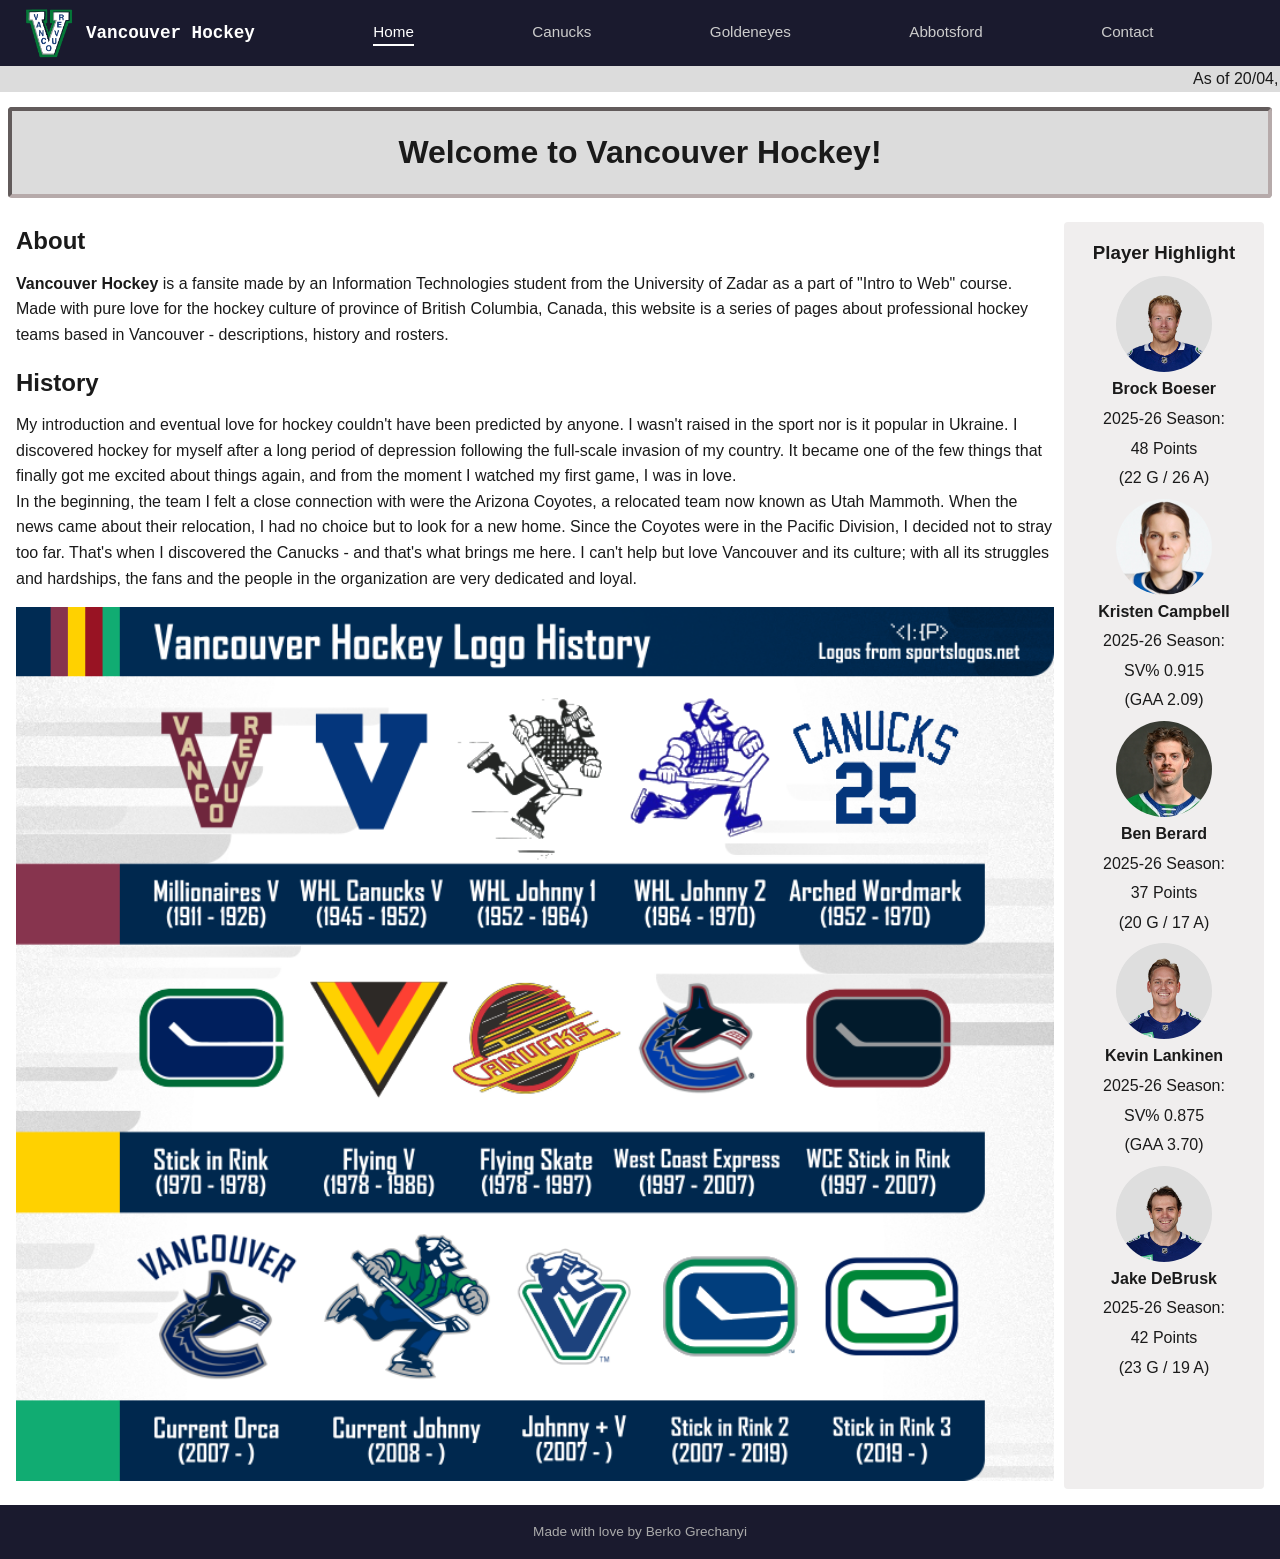
==== index.html @ 37f9e3f8 "Added 99% of all of the project." ====
<!-- HEAD -->

<!DOCTYPE html>
<html lang="en">
<head>
    <meta charset="UTF-8">
    <meta name="viewport" content="width=device-width, initial-scale=1.0">
    <link rel="icon" type="image/png" href="assets/title_logo.png"/>


    <title>Home - Vancouver Hockey</title>
    <meta name="description" content="Vancouver Hockey — a fansite about professional hockey teams in British Columbia. Learn about the Canucks, Goldeneyes and Abbotsford Canucks.">
    
    <!-- Open Graph Tags -->
    <meta property="og:title" content="Home - Vancouver Hockey">
    <meta property="og:description" content="Your first destination to all things Hockey in Vancouver, B.C.">
    <meta property="og:type" content="website">
    <meta property="og:image" content="assets/title_logo.png"> 

    <link href="styles/my.css" rel="stylesheet">

</head>

<!-- BODY -->

<body>

<a href="#page_body" class="skip-link">Skip to main content</a>

<header>
    <div class="header_bar">

        <div class="logo">
            <a href="index.html"> <img src="assets/title_logo.png" width="100" alt="Vancouver Hockey Logo"> </a>
            <h2>Vancouver Hockey</h2>
        </div>

        <input type="checkbox" id="nav-toggle" class="nav-toggle">

        <nav aria-label="Main navigation">
            <a href="index.html"            class="nav_link active" aria-current="page">Home</a>
            <a href="pages/canucks.html"    class="nav_link">Canucks</a>
            <a href="pages/goldeneyes.html" class="nav_link">Goldeneyes</a>
            <a href="pages/abbotsford.html" class="nav_link">Abbotsford</a>
            <a href="pages/contact.html"    class="nav_link">Contact</a>
        </nav>
        
        <label for="nav-toggle" class="menu" aria-label="Open navigation menu">
            <h3>Menu</h3>
        </label>
        
    </div>
<marquee>As of 20/04, the Canucks, the Goldeneyes and the Abbotsford Canucks all have been eliminated from Playoff Contention in their respective leagues. Sad times for Vancouver Hockey.</marquee>


</header>

<div class="team-page">
    <h1> Welcome to Vancouver Hockey! </h1>
</div>

<div class="page_body">
    <main class="actual-content-container" id="page_body">
        <section>
            <h2>About</h2>
            <p><b>Vancouver Hockey</b> is a fansite made by an Information
            Technologies student from the University of Zadar as a 
            part of "Intro to Web" course. Made with pure love for the 
            hockey culture of province of British Columbia, Canada, 
            this website is a series of pages about professional hockey 
            teams based in Vancouver - descriptions, history and rosters. </p>
        </section>

        <section>
            <h2>History</h2>
            <p>My introduction and eventual love for hockey couldn't have 
            been predicted by anyone. I wasn't raised in the sport nor is 
            it popular in Ukraine. I discovered hockey 
            for myself after a long period of depression following the 
            full-scale invasion of my country. It became one of the few 
            things that finally got me excited about things again, and 
            from the moment I watched my first game, I was in love. </p>
            <p>In the beginning, the team I felt a close connection with 
            were the Arizona Coyotes, a relocated team now known as Utah 
            Mammoth. When the news came about their relocation, I had no 
            choice but to look for a new home. Since the Coyotes were in 
            the Pacific Division, I decided not to stray too far. That's 
            when I discovered the Canucks - and that's what brings me here. 
            I can't help but love Vancouver and its culture; with all its 
            struggles and hardships, the fans and the people in the 
            organization are very dedicated and loyal.</p>
        </section>

        <section>
            <img src="assets/image.png" alt="Vancouver Hockey Logo History">
        </section>
        
    </main>

    <aside aria-label="Player Highlight">
        <section>
            <h3>Player Highlight</h3>
        </section>

        <section class="player-card">
            <img src="assets/canucks_profiles/boeser.png" alt="Brock Boeser profile photo">
            <p><b>Brock Boeser </b></p>
            <p>2025-26 Season:</p> 48 Points 
            <p>(22 G / 26 A)</p>
        </section>

        <section class="player-card">
            <img src="assets/goldeneyes_profiles/soupy.png" alt="Kristen Campbell profile photo">
            <p><b>Kristen Campbell</b></p>
            <p>2025-26 Season:</p> SV% 0.915
            <p>(GAA 2.09)</p>
        </section>

        <section class="player-card">
            <img src="assets/abbotsford_profiles/berard.png" alt="Ben Berard profile photo">
            <p><b>Ben Berard</b></p>
            <p>2025-26 Season:</p> 37 Points
            <p>(20 G / 17 A)</p>
        </section>

        <section class="player-card">
            <img src="assets/canucks_profiles/lenkinnen.png" alt="Kevin Lankinen profile photo">
            <p><b>Kevin Lankinen</b></p>
            <p>2025-26 Season:</p> SV% 0.875
            <p>(GAA 3.70)</p>
        </section>

        <section class="player-card">
            <img src="assets/canucks_profiles/debrusk.png" alt="Jake DeBrusk profile photo">
            <p><b>Jake DeBrusk</b></p>
            <p>2025-26 Season:</p> 42 Points
            <p>(23 G / 19 A)</p>
        </section>

    </aside>
</div>


<!-- FOOTER -->

<footer>
    <p>Made with love by Berko Grechanyi </p>
</footer>

</body>
</html>
---- styles/my.css ----
/* ═══════════════════════════════════════════════════════════
1. CSS TOKENS (variables)
Required by the project spec. Define all colours, fonts and
spacing ONCE here so every page stays consistent and easy
to update — change one value, it updates everywhere.
   ═══════════════════════════════════════════════════════════ */
:root {
    --color-header-bg:   #1a1a2e;
    --color-footer-bg:   #1a1a2e;
    --color-footer-text: #aaaaaa;
    --color-nav-text:    #cccccc;
    --color-nav-hover:   #ffffff;
    --color-nav-border:  #2a2a3e;
    --color-aside-bg:    rgb(240, 238, 238);
    --color-team-bg:     gainsboro;
    --color-team-border: rgb(182, 170, 170);
    --color-body-bg:     #ffffff;

    --font-base: 'Lucida Sans', 'Lucida Sans Regular', 'Lucida Grande','Lucida Sans Unicode', Geneva, Verdana, sans-serif;
    --font-logo: 'Courier New', Courier, monospace;

    --spacing-xs:  0.25rem;
    --spacing-sm:  0.5rem;
    --spacing-md:  1rem;
    --spacing-lg:  1.5rem;
    --spacing-xl:  2rem;

    --border-radius: 4px;
    --profile-size: 6rem;
    --player-pfp-background: rgb(222, 222, 222);
}




/* ─── Reset ────────────────────────────────────────────────
    Browsers add default margin/padding to elements like h2, h3,
    body. This wipes that so YOU control spacing, not the browser. */
*, *::before, *::after {
    box-sizing: border-box;
    margin: 0;
    padding: 0;
}

/* ----- Skip link ----- */

.skip-link {
    position: absolute;
    top: -100%;                  /* hidden off-screen */
    left: var(--spacing-md);
    background: var(--color-header-bg);
    color: var(--color-nav-hover);
    padding: var(--spacing-sm) var(--spacing-md);
    border-radius: var(--border-radius);
    text-decoration: none;
    z-index: 999;
    transition: top var(--transition);
}
.skip-link:focus {
  top: var(--spacing-sm);      /* slides into view when tabbed to */
}


/* ─── Body ─────────────────────────────────────────────────
    min-height ensures the page fills the screen even with little content.
   A neutral off-white looks more professional than aquamarine. */
body {
    background-color: var(--color-body-bg);
    min-height: 100vh;
    font-family: var(--font-base);
    color: #1a1a1a;
    line-height: 1.6;}

/* ─── Header ────────────────────────────────────────────────
   Dark background works better with white text in navbars. */
/* ─── Header bar ──────────────────────────────────────────── */
.header_bar {
    display: flex;
    align-items: center;
    justify-content: space-between;
    padding: var(--spacing-sm) var(--spacing-lg);
    gap: var(--spacing-md);
    position: relative; /* needed so the dropdown nav positions against the header */
    background-color: var(--color-header-bg);
}

marquee{
    background-color: gainsboro;
}

/* ─── Logo ────────────────────────────────────────────────── */
.logo {
    display: flex;
    align-items: center;
    gap: 0.75rem;
    flex-shrink: 0;
}

.logo img {
    display: block;
    width: 50px;
    height: auto;
}

.logo h2 {
    color: var(--color-nav-hover);
    font-size: 1.1rem;
    white-space: nowrap;
    font-family: var(--font-logo);
}

/* ─── Nav — desktop default ───────────────────────────────── */

nav {
    display: flex;
    flex: 1;
    justify-content: space-evenly;
    gap: var(--spacing-md);
    min-width: 0;
}

.nav_link {
    color: var(--color-nav-text);
    text-decoration: none;
    white-space: nowrap;
    font-size: 0.95rem;
}

.nav_link:hover {
    color: var(--color-nav-hover);
}

/* Active nav item — tells the user which page they are on.
    Required by the project spec. Each page adds class="active"
    to its own link in the HTML. */
.nav_link.active {
    color: var(--color-nav-hover);
    border-bottom: 2px solid var(--color-nav-hover);
}

/* Visible focus ring — accessibility requirement.
   Without this, keyboard users can't see where they are. */
.nav_link:focus-visible {
    outline: 2px solid var(--color-nav-hover);
    outline-offset: 3px;
    border-radius: 2px;
}

#nav-toggle{
    display: none;
}

.menu {
    color: var(--color-nav-text);
    cursor: pointer;
    user-select: none; /* prevents text highlighting on click */
}


/* ─── Mobile (max 767px) ──────────────────────────────────── */
@media (max-width: 767px) {

    nav {
        flex-direction: column;
        position: absolute;
        top: 100%;
        left: 0;
        width: 100%;
        background-color: var(--color-header-bg);
        z-index: 10; 

        transform: translateY(-100%);
        opacity: 0;
        pointer-events: none;
    }


        /* When checkbox is checked — slide nav down into view */
    .nav-toggle:checked ~ nav {
        transform: translateY(0);
        opacity: 1;
        pointer-events: auto;
    }


    /* Style links nicely in the dropdown */
    .nav_link {
        padding: var(--spacing-md) var(--spacing-lg);
        border-bottom: 1px solid var(--color-nav-border);
        width: 100%;
        display: block;
    }

    .nav_link:hover {
    background-color: var(--color-nav-border);
    }

}

/* ─── Page body ─────────────────────────────────────────────
   Mobile-first: single column stack by default. */
.page_body {
    display: flex;
    flex-direction: column;
    gap: 10px;
    padding: var(--spacing-md);
}

.team-page{
    background-color: var(--color-team-bg);
    display: flex;
    flex-direction: column;
    align-items: center;
    padding: var(--spacing-md);
    margin: var(--spacing-sm);
    border-style: inset;
    border-width: 0.3rem;
    border-color: var(--color-team-border);
    border-radius: var(--border-radius);
}

.team-page p{
    color: white;
}

.team-page img {
    width: 14rem;
    height: auto;
    padding: var(--spacing-xs);
}

/* ─── Main content grid ─────────────────────────────────────
   Mobile: one column. Widens in the media query below. */
.actual-content-container {
    display: grid;
    grid-template-columns: 1fr;
    gap: var(--spacing-md);
}

.actual-content-container h2{
    margin-bottom: 10px;
}

.actual-content-container img {
    width: 100%; 
    object-fit: cover; 
}


/* ─── Aside ─────────────────────────────────────────────────
   Toned down from bright 'brown' to a neutral sidebar color. */
aside {
    background-color: var(--color-aside-bg);
    padding: var(--spacing-md);
    border-radius: var(--border-radius);
    display: flex;
    flex-direction: column;
    
    align-items: center;
}

aside img{
    border-radius: 50%;
    width: var(--profile-size);
    height: var(--profile-size);
    object-fit: cover;
    height: 100%;
    background-color: var(--player-pfp-background);
}

.player-card {
    display: flex;
    flex-direction: column;
    align-items: center;
    gap: 0.25rem;
    margin-top: 0.5rem;
}

/* ─── Footer ────────────────────────────────────────────────
display:flex + justify-content is needed for align-items to work.
Your original had align-items:center alone, which does nothing
without flex or grid. */

footer {
    display: flex;
    justify-content: center;
    align-items: center;
    padding: var(--spacing-md);
    background-color: var(--color-footer-bg);
    color: var(--color-footer-text);
    font-size: 0.85rem;
}


/* ─── Tablet and up (768px+) ────────────────────────────────
    Merged your two separate @media 768px blocks into one.
    Two blocks for the same breakpoint is redundant. */
@media (min-width: 767px) {
    .page_body {
        flex-direction: row;
    }

    .actual-content-container {
        grid-template-columns: 1fr;
        flex: 6;
    }

    aside {
        width: 200px;
        flex-shrink: 9;
    }

    .menu{
        display: none;
    }
}
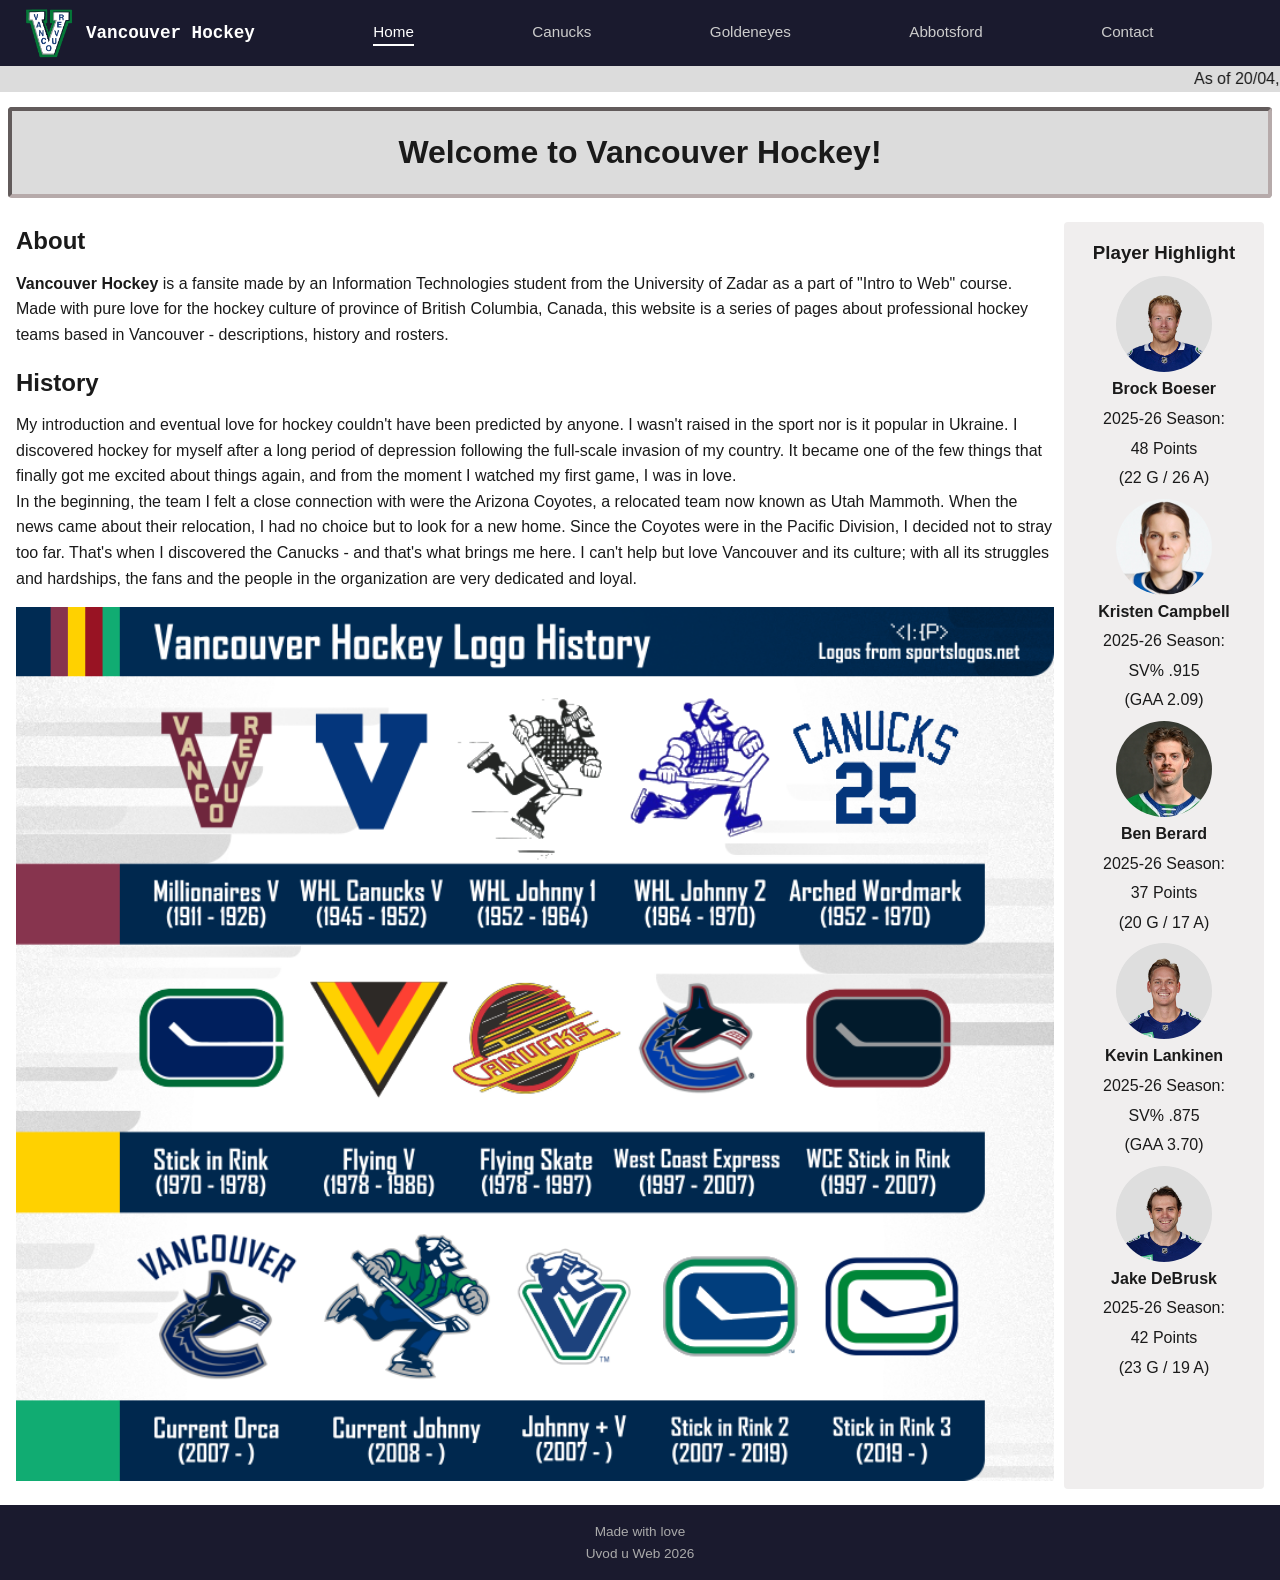
==== commit 4424d1be: "Edited the player profiles, fixed the footer." ====
--- a/index.html
+++ b/index.html
@@ -112,7 +112,7 @@
         <section class="player-card">
             <img src="assets/goldeneyes_profiles/soupy.png" alt="Kristen Campbell profile photo">
             <p><b>Kristen Campbell</b></p>
-            <p>2025-26 Season:</p> SV% 0.915
+            <p>2025-26 Season:</p> SV% .915
             <p>(GAA 2.09)</p>
         </section>
 
@@ -126,7 +126,7 @@
         <section class="player-card">
             <img src="assets/canucks_profiles/lenkinnen.png" alt="Kevin Lankinen profile photo">
             <p><b>Kevin Lankinen</b></p>
-            <p>2025-26 Season:</p> SV% 0.875
+            <p>2025-26 Season:</p> SV% .875
             <p>(GAA 3.70)</p>
         </section>
 
@@ -144,7 +144,8 @@
 <!-- FOOTER -->
 
 <footer>
-    <p>Made with love by Berko Grechanyi </p>
+    <p>Made with love</p>
+    <p>Uvod u Web 2026</p>
 </footer>
 
 </body>
--- a/styles/my.css
+++ b/styles/my.css
@@ -283,6 +283,7 @@
 
 footer {
     display: flex;
+    flex-direction: column;
     justify-content: center;
     align-items: center;
     padding: var(--spacing-md);
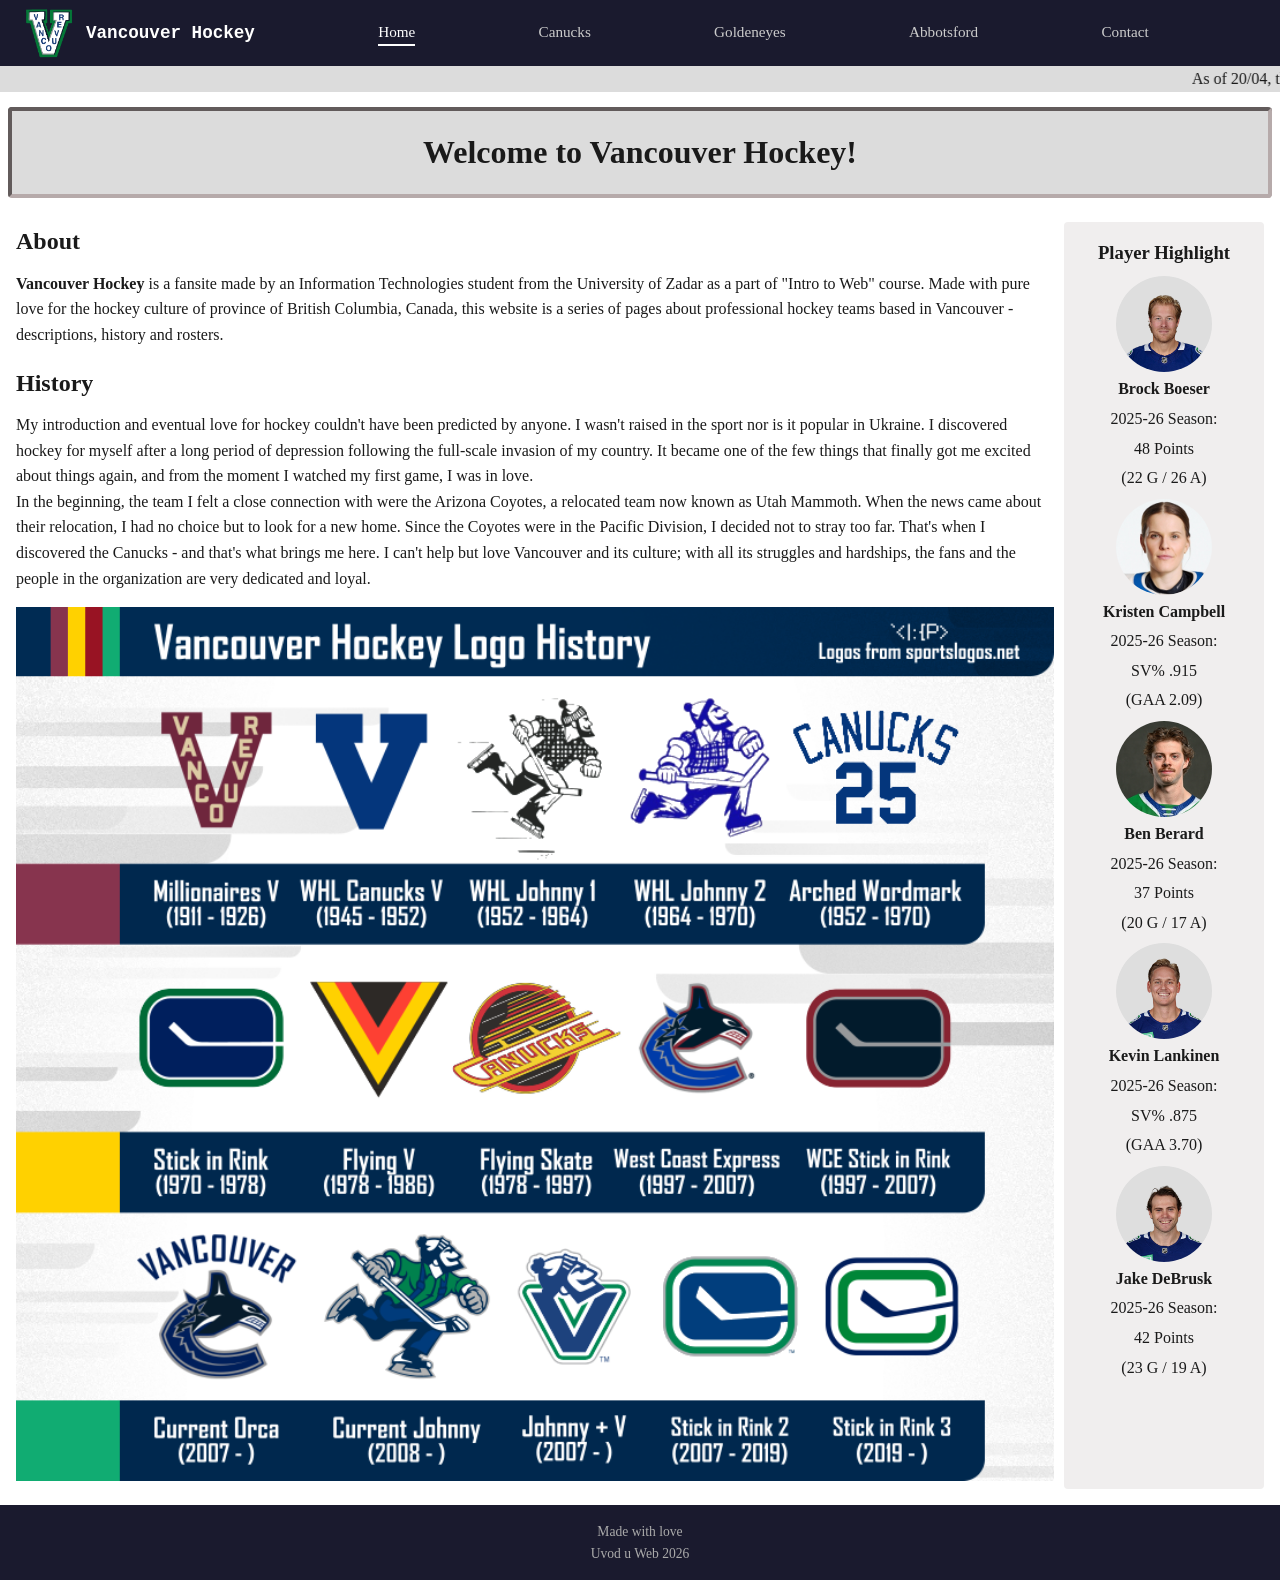
==== commit d4d66b98: "created playerCards.js and players.js for dynamic display of data. Additionally, edited pages with p" ====
--- a/index.html
+++ b/index.html
@@ -18,6 +18,7 @@
     <meta property="og:image" content="assets/title_logo.png"> 
 
     <link href="styles/my.css" rel="stylesheet">
+    <script type="module" src="scripts/playerCards.js" defer></script>
 
 </head>
 
@@ -102,40 +103,7 @@
             <h3>Player Highlight</h3>
         </section>
 
-        <section class="player-card">
-            <img src="assets/canucks_profiles/boeser.png" alt="Brock Boeser profile photo">
-            <p><b>Brock Boeser </b></p>
-            <p>2025-26 Season:</p> 48 Points 
-            <p>(22 G / 26 A)</p>
-        </section>
-
-        <section class="player-card">
-            <img src="assets/goldeneyes_profiles/soupy.png" alt="Kristen Campbell profile photo">
-            <p><b>Kristen Campbell</b></p>
-            <p>2025-26 Season:</p> SV% .915
-            <p>(GAA 2.09)</p>
-        </section>
-
-        <section class="player-card">
-            <img src="assets/abbotsford_profiles/berard.png" alt="Ben Berard profile photo">
-            <p><b>Ben Berard</b></p>
-            <p>2025-26 Season:</p> 37 Points
-            <p>(20 G / 17 A)</p>
-        </section>
-
-        <section class="player-card">
-            <img src="assets/canucks_profiles/lenkinnen.png" alt="Kevin Lankinen profile photo">
-            <p><b>Kevin Lankinen</b></p>
-            <p>2025-26 Season:</p> SV% .875
-            <p>(GAA 3.70)</p>
-        </section>
-
-        <section class="player-card">
-            <img src="assets/canucks_profiles/debrusk.png" alt="Jake DeBrusk profile photo">
-            <p><b>Jake DeBrusk</b></p>
-            <p>2025-26 Season:</p> 42 Points
-            <p>(23 G / 19 A)</p>
-        </section>
+        <div id="player-cards" data-team="home"></div>
 
     </aside>
 </div>
--- a/styles/my.css
+++ b/styles/my.css
@@ -1,8 +1,5 @@
 /* ═══════════════════════════════════════════════════════════
 1. CSS TOKENS (variables)
-Required by the project spec. Define all colours, fonts and
-spacing ONCE here so every page stays consistent and easy
-to update — change one value, it updates everywhere.
    ═══════════════════════════════════════════════════════════ */
 :root {
     --color-header-bg:   #1a1a2e;
@@ -16,8 +13,8 @@
     --color-team-border: rgb(182, 170, 170);
     --color-body-bg:     #ffffff;
 
-    --font-base: 'Lucida Sans', 'Lucida Sans Regular', 'Lucida Grande','Lucida Sans Unicode', Geneva, Verdana, sans-serif;
-    --font-logo: 'Courier New', Courier, monospace;
+    --font-base: 'Lucida Sans', 'Lucida Sans Regular', 'Lucida Grande','Lucida Sans Unicode', "Geneva", "Verdana", "sans-serif";
+    --font-logo: 'Courier New', "Courier", "monospace";
 
     --spacing-xs:  0.25rem;
     --spacing-sm:  0.5rem;
@@ -33,9 +30,7 @@
 
 
 
-/* ─── Reset ────────────────────────────────────────────────
-    Browsers add default margin/padding to elements like h2, h3,
-    body. This wipes that so YOU control spacing, not the browser. */
+/* ─── Reset ────────────────────────────────────────────────*/
 *, *::before, *::after {
     box-sizing: border-box;
     margin: 0;
@@ -48,13 +43,6 @@
     position: absolute;
     top: -100%;                  /* hidden off-screen */
     left: var(--spacing-md);
-    background: var(--color-header-bg);
-    color: var(--color-nav-hover);
-    padding: var(--spacing-sm) var(--spacing-md);
-    border-radius: var(--border-radius);
-    text-decoration: none;
-    z-index: 999;
-    transition: top var(--transition);
 }
 .skip-link:focus {
   top: var(--spacing-sm);      /* slides into view when tabbed to */
@@ -71,8 +59,7 @@
     color: #1a1a1a;
     line-height: 1.6;}
 
-/* ─── Header ────────────────────────────────────────────────
-   Dark background works better with white text in navbars. */
+
 /* ─── Header bar ──────────────────────────────────────────── */
 .header_bar {
     display: flex;
@@ -130,16 +117,11 @@
     color: var(--color-nav-hover);
 }
 
-/* Active nav item — tells the user which page they are on.
-    Required by the project spec. Each page adds class="active"
-    to its own link in the HTML. */
 .nav_link.active {
     color: var(--color-nav-hover);
     border-bottom: 2px solid var(--color-nav-hover);
 }
 
-/* Visible focus ring — accessibility requirement.
-   Without this, keyboard users can't see where they are. */
 .nav_link:focus-visible {
     outline: 2px solid var(--color-nav-hover);
     outline-offset: 3px;
@@ -153,7 +135,7 @@
 .menu {
     color: var(--color-nav-text);
     cursor: pointer;
-    user-select: none; /* prevents text highlighting on click */
+    user-select: none; 
 }
 
 
@@ -175,7 +157,7 @@
     }
 
 
-        /* When checkbox is checked — slide nav down into view */
+    /* When checkbox is checked — slide nav down into view */
     .nav-toggle:checked ~ nav {
         transform: translateY(0);
         opacity: 1;
@@ -219,8 +201,13 @@
     border-radius: var(--border-radius);
 }
 
+.team-page h1 {
+    text-align: center;
+}
+
 .team-page p{
-    color: white;
+    color: var(--color-team-text, white);
+    text-align: center;
 }
 
 .team-page img {
@@ -314,4 +301,4 @@
     .menu{
         display: none;
     }
-}+}
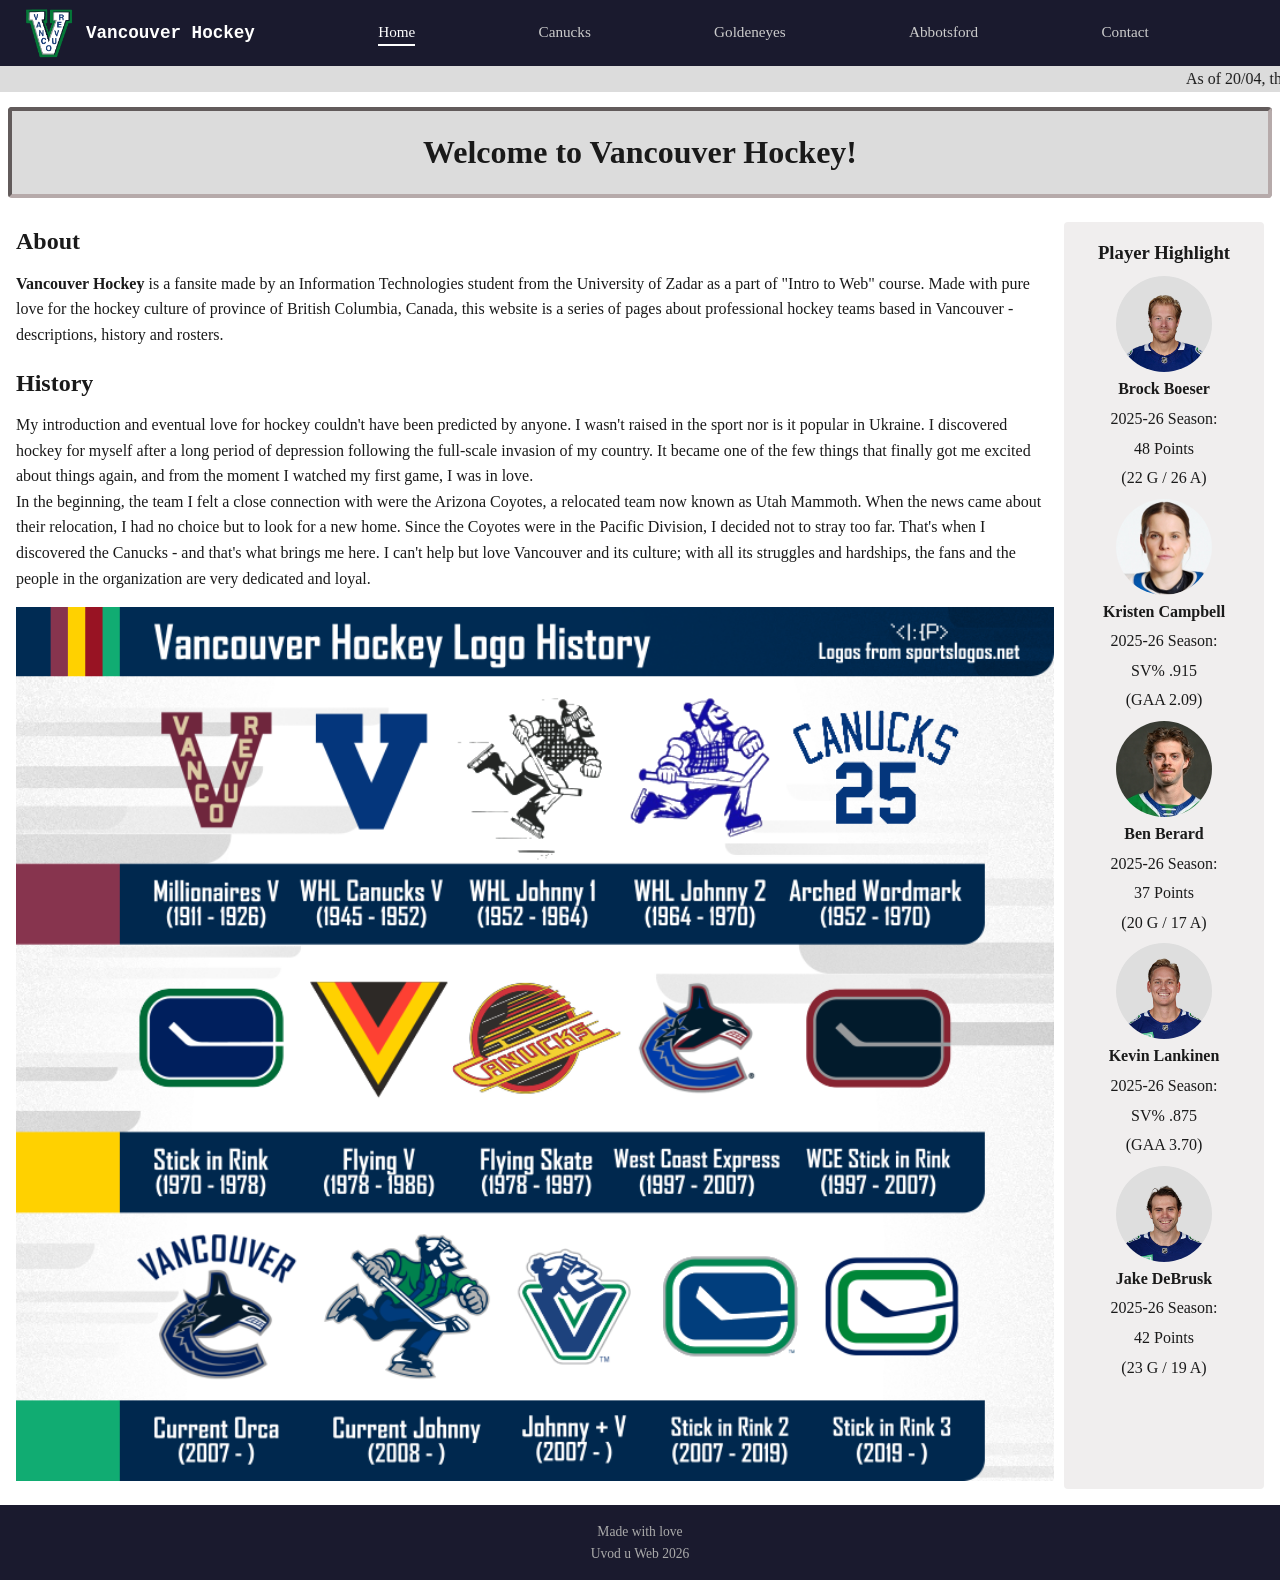
==== commit 701bb818: "Edited script sources." ====
--- a/index.html
+++ b/index.html
@@ -18,7 +18,7 @@
     <meta property="og:image" content="assets/title_logo.png"> 
 
     <link href="styles/my.css" rel="stylesheet">
-    <script type="module" src="scripts/playerCards.js" defer></script>
+    <script type="module" src="scripts/main.js" defer></script>
 
 </head>
 
